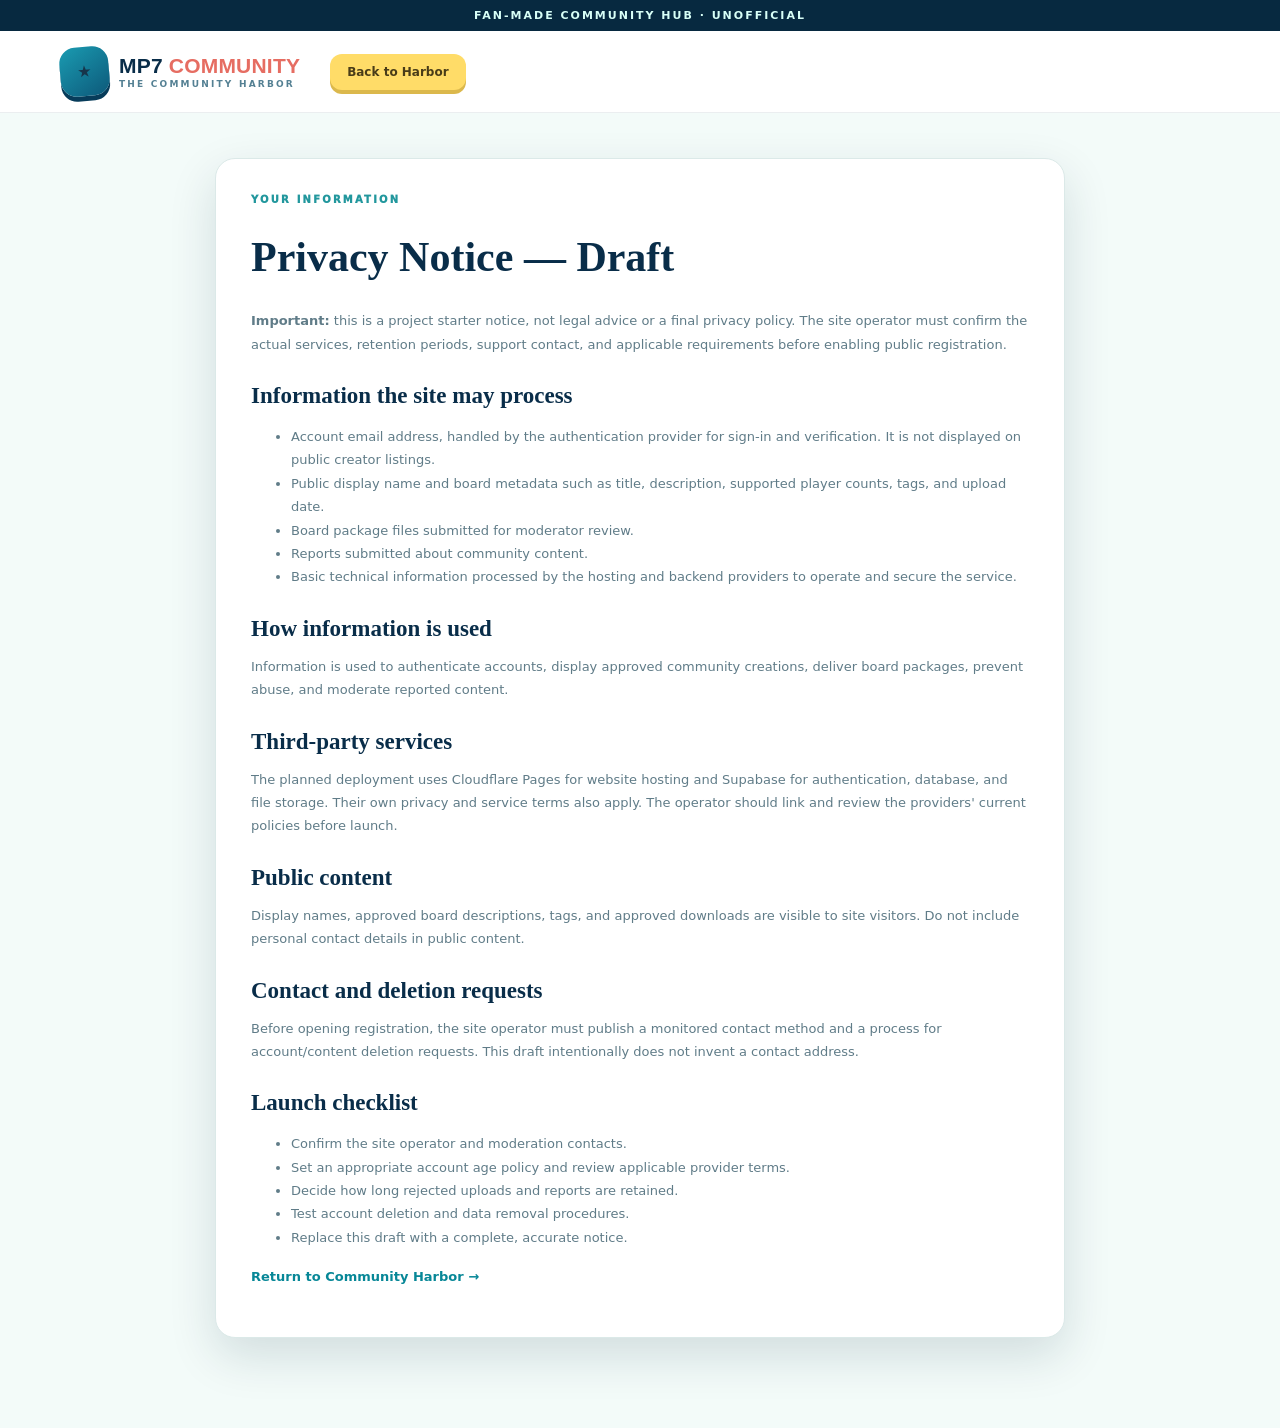
==== privacy.html @ 540580c9 "Add privacy notice draft" ====
<!doctype html><html lang="en"><head><meta charset="utf-8"><meta name="viewport" content="width=device-width,initial-scale=1"><title>Privacy Notice — MP7 Community Harbor</title><link rel="stylesheet" href="styles.css"></head><body><div class="top-ribbon">FAN-MADE COMMUNITY HUB · UNOFFICIAL</div><header class="site-header"><a class="brand" href="index.html"><span class="brand-mark">★</span><span class="brand-copy"><strong>MP7 <em>COMMUNITY</em></strong><small>THE COMMUNITY HARBOR</small></span></a><a class="btn btn-gold" href="index.html">Back to Harbor</a></header><main class="policy-page"><div class="eyebrow dark-eyebrow">YOUR INFORMATION</div><h1>Privacy Notice — Draft</h1><p><strong>Important:</strong> this is a project starter notice, not legal advice or a final privacy policy. The site operator must confirm the actual services, retention periods, support contact, and applicable requirements before enabling public registration.</p><h2>Information the site may process</h2><ul><li>Account email address, handled by the authentication provider for sign-in and verification. It is not displayed on public creator listings.</li><li>Public display name and board metadata such as title, description, supported player counts, tags, and upload date.</li><li>Board package files submitted for moderator review.</li><li>Reports submitted about community content.</li><li>Basic technical information processed by the hosting and backend providers to operate and secure the service.</li></ul><h2>How information is used</h2><p>Information is used to authenticate accounts, display approved community creations, deliver board packages, prevent abuse, and moderate reported content.</p><h2>Third-party services</h2><p>The planned deployment uses Cloudflare Pages for website hosting and Supabase for authentication, database, and file storage. Their own privacy and service terms also apply. The operator should link and review the providers' current policies before launch.</p><h2>Public content</h2><p>Display names, approved board descriptions, tags, and approved downloads are visible to site visitors. Do not include personal contact details in public content.</p><h2>Contact and deletion requests</h2><p>Before opening registration, the site operator must publish a monitored contact method and a process for account/content deletion requests. This draft intentionally does not invent a contact address.</p><h2>Launch checklist</h2><ul><li>Confirm the site operator and moderation contacts.</li><li>Set an appropriate account age policy and review applicable provider terms.</li><li>Decide how long rejected uploads and reports are retained.</li><li>Test account deletion and data removal procedures.</li><li>Replace this draft with a complete, accurate notice.</li></ul><p><a href="index.html">Return to Community Harbor →</a></p></main></body></html>
---- styles.css ----
:root{--navy:#092d49;--navy2:#124a65;--blue:#167f9c;--aqua:#5fe0d0;--mint:#d9faf1;--gold:#ffdc68;--coral:#ff786e;--cream:#fff9eb;--ink:#17354b;--muted:#627d8c;--line:#dbe9e8;--paper:#fff;--shadow:0 18px 48px rgba(5,39,62,.14);font-family:"Nunito",system-ui,sans-serif;color:var(--ink);scroll-behavior:smooth}
*{box-sizing:border-box}body{margin:0;background:#f3fbf9;color:var(--ink);overflow-x:hidden}a{color:inherit;text-decoration:none}button,input,select{font:inherit}button{cursor:pointer}.shell{width:min(1160px,calc(100% - 40px));margin-inline:auto}.top-ribbon{background:#072940;color:#d8fff7;text-align:center;padding:9px 12px;font-size:11px;font-weight:900;letter-spacing:2px}.sparkle{color:var(--gold);padding:0 12px}.ribbon-dot{color:var(--coral);padding:0 8px}
.site-header{height:82px;padding:0 max(20px,calc((100% - 1160px)/2));display:flex;align-items:center;gap:30px;background:rgba(255,255,255,.96);border-bottom:1px solid rgba(9,45,73,.08);position:sticky;top:0;z-index:20;backdrop-filter:blur(12px)}.brand{display:flex;align-items:center;gap:10px;flex-shrink:0}.brand-mark{display:grid;place-items:center;width:49px;height:49px;border-radius:16px;background:linear-gradient(145deg,#1a9bb1,#0d597a);box-shadow:0 5px 0 #073c5a;transform:rotate(-5deg)}.brand-mark svg{width:39px}.brand-copy{display:grid;line-height:1}.brand-copy strong{font-family:"Baloo 2",sans-serif;font-size:21px;letter-spacing:.2px;color:var(--navy)}.brand-copy em{font-style:normal;color:#e66d62}.brand-copy small{font-size:9px;letter-spacing:2.2px;font-weight:900;color:#548093;margin-top:4px}.main-nav{display:flex;align-items:center;gap:25px;margin:auto}.nav-link{font-size:13px;font-weight:900;color:#567181;padding:10px 0;position:relative}.nav-link:hover,.nav-link.active{color:#087e91}.nav-link.active:after{content:"";position:absolute;height:3px;border-radius:4px;background:var(--coral);bottom:1px;left:0;right:0}.header-actions{display:flex;gap:9px}.btn{border:0;border-radius:12px;padding:11px 17px;font-size:12px;font-weight:900;display:inline-flex;align-items:center;justify-content:center;gap:9px;transition:.18s ease;white-space:nowrap}.btn:hover{transform:translateY(-2px);filter:brightness(1.03)}.btn-ghost{background:#edf8f6;color:#236477}.btn-gold{background:var(--gold);color:#493c18;box-shadow:0 4px 0 #dbb84c}.btn-coral{background:var(--coral);color:white;box-shadow:0 4px 0 #d85d59}.btn-outline{background:rgba(255,255,255,.11);border:1.5px solid rgba(255,255,255,.7);color:white}.btn-outline-dark{background:white;border:1.5px solid #c9dddd;color:#24536a}.btn-large{padding:14px 20px;border-radius:14px;font-size:13px}.mobile-menu{display:none;border:0;background:#e9f7f4;border-radius:10px;padding:9px 12px;color:var(--navy);font-size:20px}.backend-notice{margin-top:17px;background:#fff6d9;border:1px solid #f3df9c;padding:11px 15px;border-radius:11px;color:#6c591f;font-size:12px}.backend-notice strong{color:#4a3a11}
.hero{position:relative;margin-top:22px;background:linear-gradient(122deg,#0d4967 0%,#0f7390 57%,#3ab5b6 100%);border-radius:28px;overflow:hidden;min-height:460px;display:grid;grid-template-columns:1fr 1.05fr;color:white;box-shadow:var(--shadow)}.hero:before{content:"";position:absolute;inset:0;background:radial-gradient(circle at 20% 10%,rgba(255,255,255,.12),transparent 34%),radial-gradient(circle at 85% 25%,rgba(255,220,104,.17),transparent 23%);pointer-events:none}.hero-copy{padding:62px 20px 60px 58px;position:relative;z-index:2}.eyebrow{font-size:10px;font-weight:1000;letter-spacing:2.2px;color:#b7fff0}.eyebrow-star{color:var(--gold);font-size:14px;margin-right:8px}.hero h1{font-family:"Baloo 2",sans-serif;font-size:clamp(42px,5.4vw,68px);line-height:.93;letter-spacing:-1.8px;margin:19px 0 17px;text-shadow:0 4px 0 rgba(0,43,67,.22)}.hero h1 span{color:#b5fff0}.hero h1 i{font-style:normal;color:var(--gold)}.hero-lede{max-width:390px;color:#e0f8f3;line-height:1.65;font-size:14px;font-weight:700}.hero-buttons{display:flex;gap:11px;flex-wrap:wrap;margin-top:25px}.hero-note{display:flex;align-items:center;gap:9px;margin-top:30px;font-size:9px;letter-spacing:1.6px;font-weight:1000;color:#c7fff1}.online-pulse{width:8px;height:8px;border-radius:50%;background:#8ff2be;box-shadow:0 0 0 5px rgba(143,242,190,.13)}
.hero-art{position:relative;min-height:420px;overflow:hidden}.sunburst{position:absolute;width:340px;height:340px;border-radius:50%;right:90px;top:35px;background:repeating-conic-gradient(from 0deg,rgba(255,255,255,.13) 0 7deg,transparent 7deg 15deg);mask-image:radial-gradient(circle,black 35%,transparent 72%)}.cloud{position:absolute;width:85px;height:24px;background:#e7fff6;border-radius:30px;opacity:.9}.cloud:before,.cloud:after{content:"";position:absolute;background:inherit;border-radius:50%;bottom:7px}.cloud:before{width:32px;height:32px;left:14px}.cloud:after{width:25px;height:25px;left:39px}.cloud-one{top:70px;right:95px}.cloud-two{top:125px;left:30px;transform:scale(.7)}.hero-sun{position:absolute;top:29px;right:72px;color:var(--gold);font-size:42px;text-shadow:0 0 25px #ffe6a1}.wave{position:absolute;left:-10%;right:-10%;height:115px;border-radius:50% 50% 0 0/28% 28% 0 0;bottom:-45px}.wave-back{background:#63d6cb;bottom:30px;transform:rotate(-5deg)}.wave-mid{background:#27abb9;bottom:2px;transform:rotate(4deg)}.wave-front{background:#087c9d;bottom:-35px;transform:rotate(-3deg)}.ship-shadow{position:absolute;width:370px;height:28px;border-radius:50%;background:rgba(0,31,51,.25);bottom:105px;right:60px;filter:blur(7px)}.ship{position:absolute;width:380px;height:230px;right:64px;bottom:106px;transform:rotate(-5deg);z-index:2}.ship-upper{position:absolute;top:0;left:80px;width:210px;height:90px;border-radius:30px 30px 4px 4px;background:linear-gradient(90deg,#fff5dc,#fff);border:5px solid #d9eeea;box-shadow:inset 0 -8px #b8d9d9}.window-row{position:absolute;left:35px;top:37px;color:#26809a;letter-spacing:6px;font-size:16px}.flag{position:absolute;top:-22px;right:39px;color:var(--coral);font-size:36px}.ship-deck{position:absolute;left:57px;top:80px;width:265px;height:18px;border-radius:9px;background:#ed6b60;border:4px solid white}.ship-hull{position:absolute;left:0;right:0;top:98px;height:105px;background:linear-gradient(180deg,#f4a65e,#ef695e);clip-path:polygon(0 0,100% 0,83% 84%,68% 100%,22% 100%,9% 77%);border-bottom:8px solid #a9494d}.porthole{position:relative;top:32px;margin-left:28px;color:#fff4d5;font-size:16px;text-shadow:0 1px #a94e59}.ship-bow{position:absolute;right:-11px;top:111px;width:75px;height:87px;background:#ea695e;clip-path:polygon(0 0,100% 0,0 100%)}.floating-star{position:absolute;z-index:4;color:var(--gold);text-shadow:0 2px 0 rgba(0,0,0,.13)}.star-a{top:89px;left:88px;font-size:30px;transform:rotate(-14deg)}.star-b{top:205px;right:37px;font-size:32px}.star-c{top:50px;left:235px;font-size:18px}.hero-sticker{position:absolute;right:30px;top:192px;width:86px;height:86px;border-radius:50%;background:var(--gold);border:5px solid #fff4bd;color:#56451c;display:grid;place-content:center;text-align:center;transform:rotate(10deg);z-index:4;box-shadow:0 5px 0 rgba(0,0,0,.15)}.hero-sticker b{font-family:"Baloo 2";font-size:27px;line-height:.9}.hero-sticker small{font-size:8px;line-height:1.1;font-weight:1000}.art-caption{position:absolute;bottom:18px;right:72px;z-index:5;font-size:10px;letter-spacing:2px;font-weight:1000;color:#e1fff8}.hero-wave-bottom{position:absolute;bottom:-1px;left:0;right:0;height:18px;background:#f3fbf9;clip-path:polygon(0 100%,0 45%,10% 60%,20% 38%,30% 60%,40% 30%,50% 60%,60% 38%,70% 65%,80% 42%,90% 60%,100% 35%,100% 100%)}
.quick-stats{display:grid;grid-template-columns:repeat(4,1fr);gap:12px;margin-top:22px}.stat-card{display:flex;align-items:center;gap:12px;background:white;border:1px solid #e3eeee;border-radius:15px;padding:15px;box-shadow:0 5px 17px rgba(15,76,95,.04)}.stat-icon{width:38px;height:38px;border-radius:12px;display:grid;place-items:center;font-size:20px;font-weight:1000}.stat-icon.aqua{background:#dffaf4;color:#178d8e}.stat-icon.coral{background:#ffebe6;color:#d7615c}.stat-icon.gold{background:#fff5d5;color:#a87b18}.stat-icon.purple{background:#eee8ff;color:#8060b8}.stat-card strong,.stat-card small{display:block}.stat-card strong{font-size:12px}.stat-card small{font-size:10px;color:#78909d;margin-top:3px}
.section{padding-top:78px;padding-bottom:26px}.section-heading{display:flex;align-items:end;justify-content:space-between;gap:25px;margin-bottom:24px}.dark-eyebrow{color:#22979d}.section-heading h2,.maker-copy h2,.newsletter h2{font-family:"Baloo 2";font-size:39px;line-height:1.05;color:var(--navy);margin:8px 0}.section-heading h2 span,.maker-copy h2 span{color:#e57569}.section-heading p{margin:6px 0 0;color:#718896;font-size:13px;max-width:580px;line-height:1.6}.text-link{font-size:12px;font-weight:1000;color:#0b8291;white-space:nowrap;padding-bottom:5px}.text-link span{font-size:17px;margin-left:6px}.toolbar{display:flex;gap:12px;align-items:center;margin:22px 0}.search-box{height:43px;border:1px solid #d5e7e4;background:white;border-radius:12px;display:flex;align-items:center;gap:9px;padding:0 13px;flex:1;max-width:420px;color:#6593a0}.search-box span{font-size:25px;line-height:1}.search-box input{border:0;outline:0;min-width:0;flex:1;color:var(--ink);font-size:12px}.filter-group{display:flex;gap:6px;flex-wrap:wrap}.filter-chip{border:1px solid #d6e8e4;background:white;border-radius:20px;padding:9px 12px;color:#6d8792;font-size:10px;font-weight:900}.filter-chip.selected{background:#0e7188;color:white;border-color:#0e7188}.sort-select{border:1px solid #d6e8e4;background:white;border-radius:11px;padding:10px;color:#53717e;font-size:11px;margin-left:auto}
.card-grid{display:grid;grid-template-columns:repeat(3,1fr);gap:18px}.creation-card{background:white;border:1px solid #dfebea;border-radius:19px;overflow:hidden;box-shadow:0 8px 22px rgba(14,73,90,.05);transition:.2s}.creation-card:hover{transform:translateY(-4px);box-shadow:var(--shadow)}.thumb{height:190px;position:relative;overflow:hidden;display:grid;place-content:center;text-align:center;color:white}.thumb:after{content:"";position:absolute;inset:0;background:linear-gradient(180deg,transparent 45%,rgba(2,33,52,.34))}.thumb-label{position:absolute;top:13px;left:13px;background:rgba(255,255,255,.92);color:#2b596a;padding:6px 9px;border-radius:8px;font-size:8px;font-weight:1000;letter-spacing:1px;z-index:2}.thumb-title,.thumb-sub{position:relative;z-index:2;font-family:"Baloo 2";font-weight:1000;letter-spacing:2px;text-shadow:0 3px 0 rgba(1,43,66,.2)}.thumb-title{font-size:29px;line-height:1}.thumb-sub{font-size:15px}.thumb-coral{background:linear-gradient(145deg,#65d6ce,#1492a9 60%,#08627e)}.island{position:absolute;background:#f6cf86;border-radius:50% 45% 40% 45%;box-shadow:inset 0 -8px rgba(195,126,65,.2)}.island-one{width:180px;height:65px;left:9px;bottom:18px;transform:rotate(-17deg)}.island-two{width:140px;height:60px;right:5px;top:28px;transform:rotate(14deg);background:#76d69f}.route{position:absolute;left:15%;right:14%;height:70px;border:5px dotted white;border-radius:50%;transform:rotate(-10deg);top:62px}.thumb-star{position:absolute;right:22px;top:34px;font-size:37px;color:#ffdf6d;z-index:2}.thumb-summit{background:linear-gradient(160deg,#8879d5,#4a4da7 65%,#193f7f)}.mountain{position:absolute;bottom:10px;width:0;height:0;border-left:130px solid transparent;border-right:130px solid transparent;border-bottom:150px solid #e9f5f3}.mountain-one{left:-16px;border-bottom-color:#c2e9e2}.mountain-two{right:-46px;transform:scale(.8);border-bottom-color:#96d4d9}.summit-star{position:absolute;top:42px;left:47%;color:#ffe17c;font-size:45px;z-index:1;text-shadow:0 2px 0 #b27b49}.thumb-ghost{background:linear-gradient(155deg,#263a79,#423c91 60%,#151d50)}.moon{position:absolute;right:45px;top:22px;width:68px;height:68px;border-radius:50%;background:#ffdf9b;box-shadow:0 0 25px rgba(255,224,150,.45)}.ghost-ship{position:absolute;bottom:30px;left:24%;width:55%;height:54px;background:#272d61;border-bottom:8px solid #111d49;clip-path:polygon(0 0,100% 0,78% 100%,20% 100%);color:#fff;text-align:center;padding-top:8px}.card-body{padding:17px}.card-kicker,.card-meta,.card-actions,.mod-topline,.mod-bottom,.mini-info{display:flex;align-items:center;justify-content:space-between;gap:10px}.pill{font-size:8px;padding:5px 8px;border-radius:7px;font-weight:1000;letter-spacing:.6px;white-space:nowrap}.pill-aqua{background:#def8f2;color:#168783}.pill-coral{background:#ffebe6;color:#d65e58}.pill-purple{background:#eee9ff;color:#795bb2}.creator{font-size:9px;color:#8aa0a9}.creator b{color:#4a6876}.card-body h3,.mod-info h3,.mini-info h3{font-family:"Baloo 2";font-size:20px;margin:12px 0 4px;color:#143c54}.card-body p,.mod-info p{font-size:11px;color:#768d98;line-height:1.55;margin:0;min-height:36px}.card-meta{border-top:1px solid #edf2f1;border-bottom:1px solid #edf2f1;margin:14px 0;padding:9px 0;font-size:9px;color:#90a2aa}.card-actions{justify-content:initial}.btn-card{background:#e9f7f4;color:#236b78;padding:9px 12px;flex:1;font-size:10px}.icon-btn{border:0;width:34px;height:34px;border-radius:10px;background:#fff4d4;color:#977323;font-size:19px}.empty-state{padding:45px;text-align:center;background:white;border-radius:16px;color:#62808d}.empty-state span{font-size:28px}.empty-state b{display:block;margin-top:8px}.empty-state p{font-size:12px}
.maker-banner{display:grid;grid-template-columns:.95fr 1.05fr;margin-top:62px;border-radius:24px;overflow:hidden;background:#0c4967;box-shadow:var(--shadow);color:white;min-height:300px}.maker-art{position:relative;min-height:300px;background:linear-gradient(145deg,#22a5ae,#0c6788);overflow:hidden}.maker-grid{position:absolute;inset:-30px;background-image:linear-gradient(rgba(255,255,255,.15) 1px,transparent 1px),linear-gradient(90deg,rgba(255,255,255,.15) 1px,transparent 1px);background-size:28px 28px;transform:perspective(300px) rotateX(45deg) scale(1.5);opacity:.8}.maker-path{position:absolute;left:16%;top:35%;width:67%;height:42%;border:7px dashed #fff1bd;border-radius:42% 55% 38% 50%;transform:rotate(-16deg);box-shadow:0 0 0 5px rgba(255,255,255,.1)}.maker-pin{position:absolute;z-index:2;display:grid;place-items:center;border-radius:50%;width:39px;height:39px;background:var(--coral);border:4px solid white;color:white;box-shadow:0 4px 0 rgba(0,0,0,.2)}.pin-one{left:23%;top:25%}.pin-two{right:24%;top:54%;background:#886dd1}.pin-three{left:47%;bottom:16%;background:#ffda68;color:#775c17}.maker-pencil{position:absolute;right:13%;top:14%;font-size:70px;color:#fff3c4;transform:rotate(18deg);text-shadow:0 4px 0 #d89749}.maker-copy{padding:42px 48px}.maker-copy h2{font-size:43px;color:white;margin:10px 0}.maker-copy h2 span{color:var(--gold)}.maker-copy p{font-size:12px;color:#d5f2ee;line-height:1.7;max-width:460px}.maker-features{display:flex;gap:14px;flex-wrap:wrap;margin:17px 0 21px;color:#adfff0;font-size:10px;font-weight:900}.prototype-note{display:block;margin-top:14px;color:#a6cbd1;font-size:8px;letter-spacing:1.3px;font-weight:900}
.compact-heading{margin-bottom:20px}.mod-grid{display:grid;grid-template-columns:repeat(3,1fr);gap:15px}.mod-card{display:flex;gap:14px;padding:17px;background:white;border:1px solid #dfebea;border-radius:16px;min-height:172px}.mod-icon{flex:0 0 53px;height:53px;border-radius:15px;display:grid;place-items:center;font-size:28px}.mod-character{background:#eee8ff;color:#8062b4}.mod-event{background:#ffebe5;color:#d3655a}.mod-audio{background:#dff9f4;color:#188e8e}.mod-info{min-width:0;flex:1}.mod-topline{justify-content:flex-start}.mod-version{margin-left:auto;font-size:9px;color:#92a5ac}.mod-info h3{font-size:17px;margin:8px 0 3px}.mod-info p{min-height:54px}.mod-bottom{margin-top:11px;font-size:9px;color:#8aa0a8}.small-link{border:0;background:transparent;color:#0b8994;font-size:10px;font-weight:1000;padding:4px}
.minigame-section{margin-top:65px;background:linear-gradient(125deg,#0b425e,#0f718a);color:white;padding:6px 0 58px}.minigame-section .section-heading h2{color:white}.minigame-section .section-heading h2 span{color:var(--gold)}.minigame-section .section-heading p{color:#c4e4e4}.light-link{color:#a9fff0}.minigame-grid{display:grid;grid-template-columns:repeat(3,1fr);gap:18px}.mini-card{border:1px solid rgba(255,255,255,.16);border-radius:17px;overflow:hidden;background:rgba(255,255,255,.09)}.mini-art{position:relative;height:170px;display:grid;place-content:center;text-align:center;overflow:hidden}.mini-art strong{font-family:"Baloo 2";font-size:27px;line-height:.9;letter-spacing:2px;text-shadow:0 3px 0 rgba(0,0,0,.2)}.mini-number{position:absolute;top:12px;left:13px;font-size:10px;font-weight:1000;color:rgba(255,255,255,.7)}.mini-neon{background:linear-gradient(140deg,#463b9a,#e25aa7)}.neon-hoops{font-size:50px;color:#b0fff1;text-shadow:0 0 15px #73fff4;position:absolute;top:17px;left:34%;letter-spacing:10px}.mini-tide{background:linear-gradient(145deg,#40c3c0,#146c9c)}.tide-wave{position:absolute;top:25px;left:0;right:0;font-size:90px;color:rgba(255,255,255,.3)}.mini-cannon{background:linear-gradient(145deg,#e98d61,#a64f67)}.cannonball{position:absolute;top:20px;right:35px;font-size:45px;color:#ffdd8a;text-shadow:0 5px #824960}.mini-info{padding:13px 15px}.mini-info h3{font-size:17px;color:white;margin:0}.mini-info small{font-size:9px;color:#b9d9dc}
.community-section{padding-bottom:70px}.community-grid{display:grid;grid-template-columns:1.4fr .8fr;gap:17px}.discussion-panel,.creator-panel{background:white;border:1px solid #dfebea;border-radius:18px;padding:20px}.panel-head{display:flex;align-items:center;justify-content:space-between;margin-bottom:8px}.panel-head h3{font-family:"Baloo 2";font-size:20px;color:var(--navy);margin:0}.live-label{font-size:8px;font-weight:1000;letter-spacing:1px;color:#8399a2}.live-label i{display:inline-block;width:6px;height:6px;border-radius:50%;background:#e8b947;margin-right:5px}.discussion-row{display:flex;align-items:center;gap:12px;padding:13px 2px;border-bottom:1px solid #edf2f1}.discussion-avatar{width:35px;height:35px;display:grid;place-items:center;border-radius:12px;font-size:10px;font-weight:1000}.avatar-coral{background:#ffebe6;color:#d05a58}.avatar-aqua{background:#dff8f3;color:#16898c}.avatar-purple{background:#eee8ff;color:#795caf}.discussion-text{display:grid;gap:3px;flex:1}.discussion-text b{font-size:11px;color:#31566a}.discussion-text small,.discussion-replies small{font-size:9px;color:#91a4ab}.discussion-replies{text-align:right;font-weight:1000;font-size:12px;color:#34798a}.discussion-panel .btn{margin-top:15px}.creator-panel{position:relative;background:#fff0dc;border-color:#f4dfb8;overflow:hidden}.creator-badge{width:43px;height:43px;background:var(--gold);border:3px solid white;border-radius:14px;display:grid;place-items:center;color:#8a6c23;font-size:25px;box-shadow:0 3px 0 #e6c65d;margin-bottom:18px}.creator-panel .eyebrow{color:#be8850}.creator-panel h3{font-family:"Baloo 2";font-size:29px;line-height:1;color:#69472c;margin:8px 0}.creator-panel p{font-size:11px;color:#946f51;line-height:1.6;max-width:290px}.creator-doodle{position:absolute;bottom:14px;right:15px;color:#e0b76e;font-size:20px;transform:rotate(-12deg)}
.newsletter{position:relative;display:flex;align-items:center;gap:22px;background:#dff8f2;border:1px solid #c8eee6;border-radius:20px;padding:25px 31px;margin-bottom:50px}.newsletter-star{width:55px;height:55px;display:grid;place-items:center;border-radius:17px;background:#fff;color:#e1ad36;font-size:33px;box-shadow:0 4px 0 #c8e4dc}.newsletter .eyebrow{color:#208f91}.newsletter h2{font-size:27px;margin:5px 0}.newsletter p{margin:0;color:#6f9295;font-size:11px}.newsletter-form{margin-left:auto;display:grid;grid-template-columns:minmax(150px,230px) auto;gap:8px;max-width:440px;width:100%}.newsletter-form input{min-width:0;border:1px solid #beded8;border-radius:11px;padding:12px 13px;background:white;font-size:11px;outline:0}.newsletter-form small{grid-column:1/-1;color:#87a4a2;font-size:8px}
.site-footer{background:#082e48;color:#c6e1e4;padding:29px 0}.footer-inner{display:grid;grid-template-columns:220px 1fr auto;align-items:center;gap:25px}.footer-brand .brand-copy strong{color:white}.footer-brand .brand-copy small{color:#89b8c1}.small-mark{width:38px;height:38px;border-radius:12px;color:#ffdf69;font-size:24px}.footer-inner p{font-size:9px;color:#92b6be;line-height:1.5;max-width:430px}.footer-links{display:flex;gap:13px;flex-wrap:wrap;justify-content:end}.footer-links a{font-size:9px;color:#c4e4e6}.footer-links a:hover{color:var(--gold)}
.modal-backdrop{position:fixed;inset:0;z-index:50;background:rgba(3,24,39,.68);display:grid;place-items:center;padding:20px;backdrop-filter:blur(5px)}.modal-backdrop[hidden]{display:none}.modal{position:relative;background:#fffdf6;border-radius:22px;padding:30px;width:min(470px,100%);box-shadow:0 22px 80px rgba(0,0,0,.28);text-align:center}.modal-close{position:absolute;right:15px;top:12px;border:0;background:#edf6f3;color:#52717b;border-radius:50%;width:32px;height:32px;font-size:20px}.modal-icon{width:52px;height:52px;border-radius:16px;background:#fff1c9;color:#b68c31;display:grid;place-items:center;font-size:26px;margin:0 auto 15px}.modal .eyebrow{color:#278d92}.modal h2{font-family:"Baloo 2";font-size:30px;color:var(--navy);margin:7px 0}.modal p{font-size:12px;color:#708893;line-height:1.7}.modal-actions{display:flex;justify-content:center;margin-top:20px}.toast{position:fixed;z-index:60;bottom:20px;left:50%;transform:translate(-50%,20px);opacity:0;pointer-events:none;background:#073b55;color:white;padding:12px 18px;border-radius:12px;font-size:11px;font-weight:900;box-shadow:var(--shadow);transition:.2s}.toast.show{opacity:1;transform:translate(-50%,0)}.policy-page{max-width:850px;margin:45px auto 90px;padding:35px;background:white;border:1px solid var(--line);border-radius:20px;box-shadow:var(--shadow)}.policy-page h1,.policy-page h2{font-family:"Baloo 2";color:var(--navy)}.policy-page h1{font-size:42px}.policy-page h2{font-size:23px;margin:27px 0 7px}.policy-page p,.policy-page li{font-size:13px;line-height:1.8;color:#607c88}.policy-page a{color:#078797;font-weight:900}.sr-only{position:absolute;width:1px;height:1px;padding:0;margin:-1px;overflow:hidden;clip:rect(0,0,0,0);white-space:nowrap;border:0}
@media(max-width:980px){.site-header{gap:15px}.main-nav{gap:14px}.hero-copy{padding-left:35px}.ship{right:15px;transform:scale(.84) rotate(-5deg);transform-origin:bottom right}.quick-stats{grid-template-columns:repeat(2,1fr)}.mod-grid{grid-template-columns:1fr 1fr}.mod-card:last-child{grid-column:span 2}.footer-inner{grid-template-columns:1fr 1fr}.footer-links{grid-column:1/-1;justify-content:start}}
@media(max-width:720px){.shell{width:min(100% - 28px,560px)}.site-header{height:68px;padding:0 14px;gap:10px}.brand-mark{width:41px;height:41px}.brand-copy strong{font-size:17px}.brand-copy small{font-size:7px}.mobile-menu{display:block;margin-left:auto}.main-nav{display:none;position:absolute;top:68px;left:0;right:0;padding:13px 20px 18px;background:white;border-bottom:1px solid var(--line);box-shadow:0 14px 24px rgba(0,0,0,.08);align-items:stretch;gap:3px}.main-nav.open{display:grid}.nav-link{padding:10px}.nav-link.active:after{display:none}.header-actions{gap:5px}.header-actions .btn{font-size:10px;padding:9px 10px}.backend-notice{font-size:10px}.hero{grid-template-columns:1fr;margin-top:14px}.hero-copy{padding:37px 25px 20px}.hero h1{font-size:51px}.hero-lede{font-size:12px}.hero-art{min-height:280px}.ship{right:50px;bottom:65px;transform:scale(.7) rotate(-5deg);transform-origin:bottom right}.ship-shadow{right:35px;bottom:65px;width:270px}.wave{height:90px}.wave-back{bottom:20px}.hero-sticker{right:17px;top:100px;width:70px;height:70px}.hero-sticker b{font-size:22px}.art-caption{right:35px;bottom:12px}.quick-stats{gap:8px}.stat-card{padding:11px;gap:8px}.stat-icon{width:32px;height:32px}.stat-card strong{font-size:10px}.stat-card small{font-size:8px}.section{padding-top:55px}.section-heading{align-items:start;flex-direction:column;gap:12px}.section-heading h2{font-size:32px}.section-heading p{font-size:11px}.toolbar{flex-wrap:wrap}.search-box{max-width:none;flex-basis:100%}.filter-group{order:2}.sort-select{margin-left:auto}.card-grid{grid-template-columns:1fr}.thumb{height:175px}.maker-banner{grid-template-columns:1fr;margin-top:45px}.maker-art{min-height:200px}.maker-copy{padding:29px 25px}.maker-copy h2{font-size:36px}.maker-copy p{font-size:11px}.maker-features{font-size:9px;gap:9px}.mod-grid{grid-template-columns:1fr}.mod-card:last-child{grid-column:auto}.minigame-section{margin-top:45px}.minigame-grid{grid-template-columns:1fr}.mini-art{height:150px}.community-grid{grid-template-columns:1fr}.newsletter{align-items:start;flex-wrap:wrap;padding:21px}.newsletter-star{width:43px;height:43px;font-size:25px}.newsletter>div:nth-child(2){flex:1}.newsletter h2{font-size:23px}.newsletter-form{margin:8px 0 0;grid-template-columns:1fr auto}.footer-inner{grid-template-columns:1fr}.footer-links{grid-column:auto;justify-content:start}.policy-page{margin:25px 14px 55px;padding:23px}.policy-page h1{font-size:34px}}
@media(prefers-reduced-motion:reduce){*,*:before,*:after{scroll-behavior:auto!important;transition:none!important;animation:none!important}}
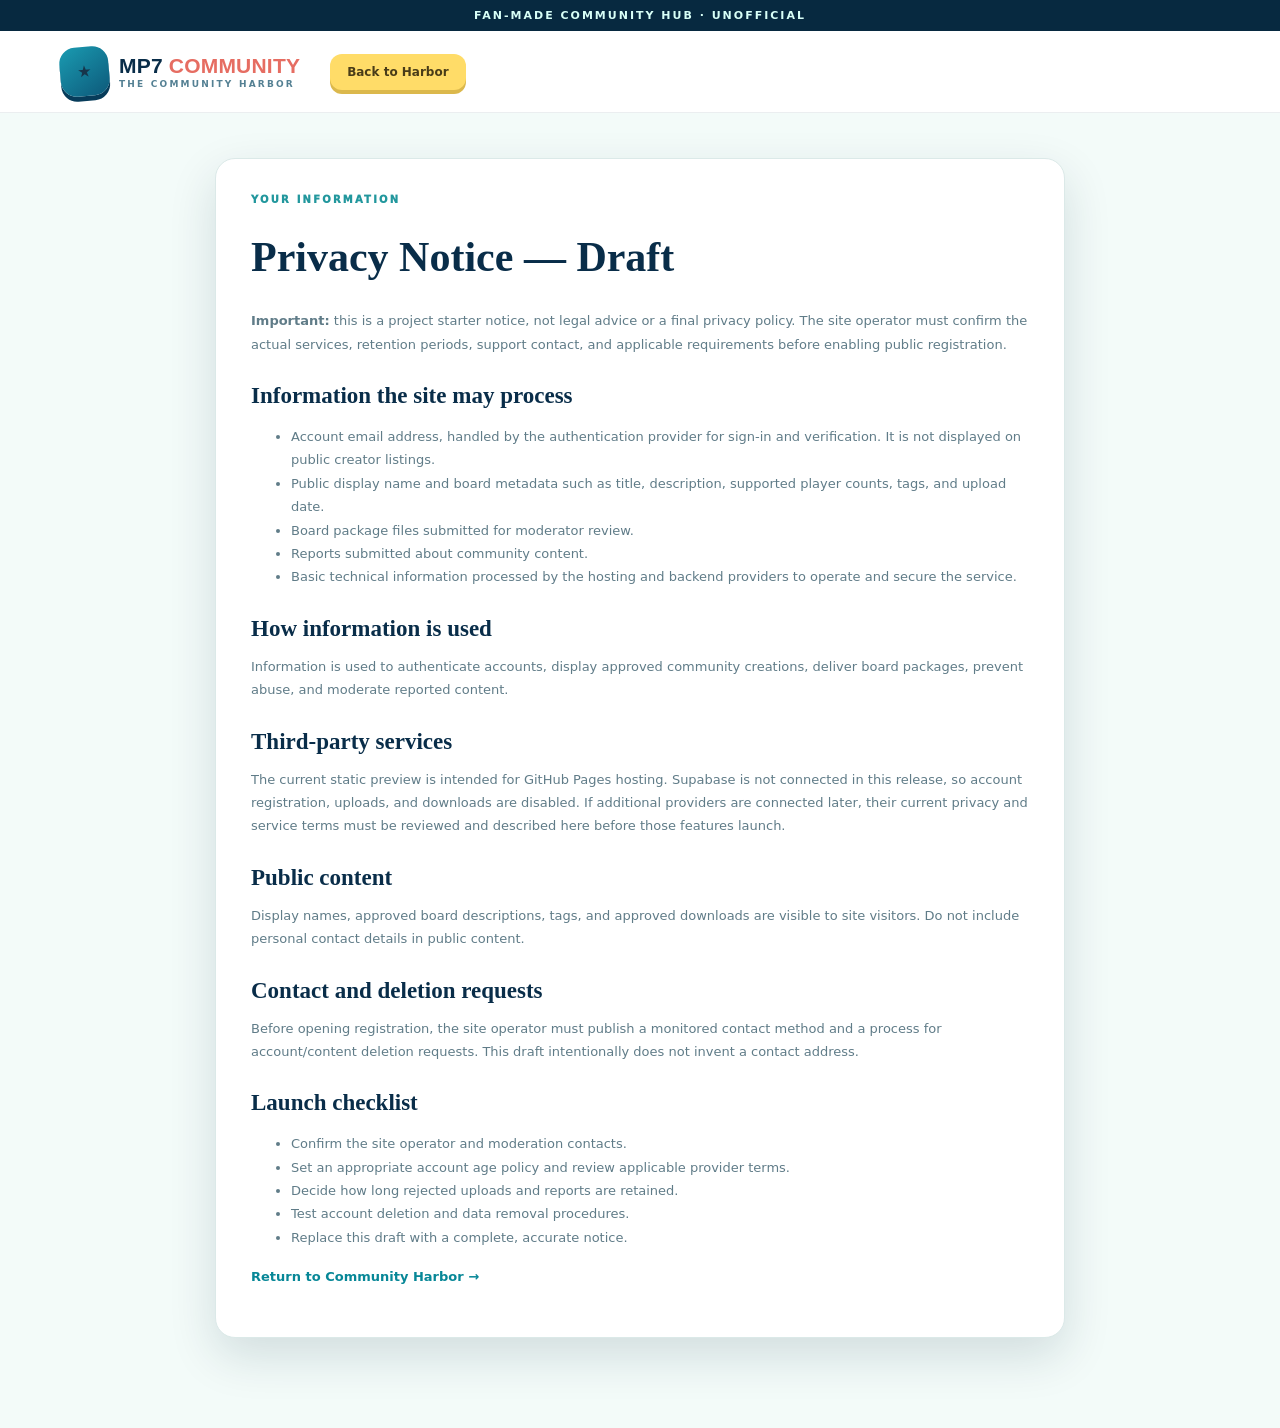
==== commit 91945782: "Clarify static preview hosting and disabled backend" ====
--- a/privacy.html
+++ b/privacy.html
@@ -1 +1 @@
-<!doctype html><html lang="en"><head><meta charset="utf-8"><meta name="viewport" content="width=device-width,initial-scale=1"><title>Privacy Notice — MP7 Community Harbor</title><link rel="stylesheet" href="styles.css"></head><body><div class="top-ribbon">FAN-MADE COMMUNITY HUB · UNOFFICIAL</div><header class="site-header"><a class="brand" href="index.html"><span class="brand-mark">★</span><span class="brand-copy"><strong>MP7 <em>COMMUNITY</em></strong><small>THE COMMUNITY HARBOR</small></span></a><a class="btn btn-gold" href="index.html">Back to Harbor</a></header><main class="policy-page"><div class="eyebrow dark-eyebrow">YOUR INFORMATION</div><h1>Privacy Notice — Draft</h1><p><strong>Important:</strong> this is a project starter notice, not legal advice or a final privacy policy. The site operator must confirm the actual services, retention periods, support contact, and applicable requirements before enabling public registration.</p><h2>Information the site may process</h2><ul><li>Account email address, handled by the authentication provider for sign-in and verification. It is not displayed on public creator listings.</li><li>Public display name and board metadata such as title, description, supported player counts, tags, and upload date.</li><li>Board package files submitted for moderator review.</li><li>Reports submitted about community content.</li><li>Basic technical information processed by the hosting and backend providers to operate and secure the service.</li></ul><h2>How information is used</h2><p>Information is used to authenticate accounts, display approved community creations, deliver board packages, prevent abuse, and moderate reported content.</p><h2>Third-party services</h2><p>The planned deployment uses Cloudflare Pages for website hosting and Supabase for authentication, database, and file storage. Their own privacy and service terms also apply. The operator should link and review the providers' current policies before launch.</p><h2>Public content</h2><p>Display names, approved board descriptions, tags, and approved downloads are visible to site visitors. Do not include personal contact details in public content.</p><h2>Contact and deletion requests</h2><p>Before opening registration, the site operator must publish a monitored contact method and a process for account/content deletion requests. This draft intentionally does not invent a contact address.</p><h2>Launch checklist</h2><ul><li>Confirm the site operator and moderation contacts.</li><li>Set an appropriate account age policy and review applicable provider terms.</li><li>Decide how long rejected uploads and reports are retained.</li><li>Test account deletion and data removal procedures.</li><li>Replace this draft with a complete, accurate notice.</li></ul><p><a href="index.html">Return to Community Harbor →</a></p></main></body></html>+<!doctype html><html lang="en"><head><meta charset="utf-8"><meta name="viewport" content="width=device-width,initial-scale=1"><title>Privacy Notice — MP7 Community Harbor</title><link rel="stylesheet" href="styles.css"></head><body><div class="top-ribbon">FAN-MADE COMMUNITY HUB · UNOFFICIAL</div><header class="site-header"><a class="brand" href="index.html"><span class="brand-mark">★</span><span class="brand-copy"><strong>MP7 <em>COMMUNITY</em></strong><small>THE COMMUNITY HARBOR</small></span></a><a class="btn btn-gold" href="index.html">Back to Harbor</a></header><main class="policy-page"><div class="eyebrow dark-eyebrow">YOUR INFORMATION</div><h1>Privacy Notice — Draft</h1><p><strong>Important:</strong> this is a project starter notice, not legal advice or a final privacy policy. The site operator must confirm the actual services, retention periods, support contact, and applicable requirements before enabling public registration.</p><h2>Information the site may process</h2><ul><li>Account email address, handled by the authentication provider for sign-in and verification. It is not displayed on public creator listings.</li><li>Public display name and board metadata such as title, description, supported player counts, tags, and upload date.</li><li>Board package files submitted for moderator review.</li><li>Reports submitted about community content.</li><li>Basic technical information processed by the hosting and backend providers to operate and secure the service.</li></ul><h2>How information is used</h2><p>Information is used to authenticate accounts, display approved community creations, deliver board packages, prevent abuse, and moderate reported content.</p><h2>Third-party services</h2><p>The current static preview is intended for GitHub Pages hosting. Supabase is not connected in this release, so account registration, uploads, and downloads are disabled. If additional providers are connected later, their current privacy and service terms must be reviewed and described here before those features launch.</p><h2>Public content</h2><p>Display names, approved board descriptions, tags, and approved downloads are visible to site visitors. Do not include personal contact details in public content.</p><h2>Contact and deletion requests</h2><p>Before opening registration, the site operator must publish a monitored contact method and a process for account/content deletion requests. This draft intentionally does not invent a contact address.</p><h2>Launch checklist</h2><ul><li>Confirm the site operator and moderation contacts.</li><li>Set an appropriate account age policy and review applicable provider terms.</li><li>Decide how long rejected uploads and reports are retained.</li><li>Test account deletion and data removal procedures.</li><li>Replace this draft with a complete, accurate notice.</li></ul><p><a href="index.html">Return to Community Harbor →</a></p></main></body></html>
